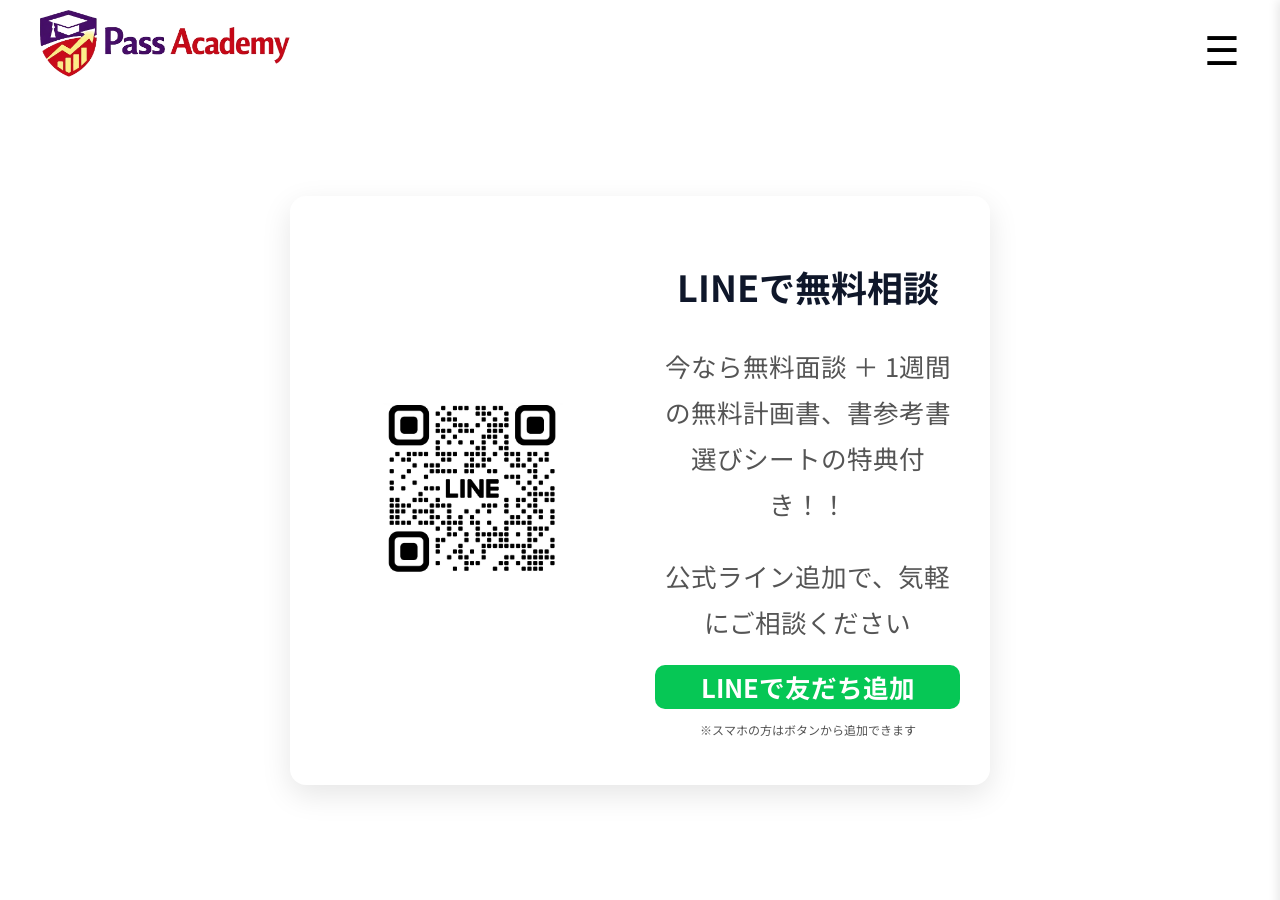
==== contact.html @ d3f006f9 "first commit" ====
<!DOCTYPE html>
<html lang="jp">

<head>
    <meta charset="UTF-8">
    <meta name="viewport" content="width=device-width, initial-scale=1.0">
    <title>お問い合わせ-Pass Academy</title>
    <link rel="stylesheet" href="style.css">
    <link href="https://fonts.googleapis.com/css2?family=Noto+Sans+JP:wght@300;400;700&display=swap" rel="stylesheet">
</head>

<body>
    <header>
        <div class="logo">
            <a href="index.html">
                <img src="main_logo.jpg" alt="Pass Academy">
            </a>
        </div>
        <div class="right">
            <div class="menu-btn" id="menuBtn">
                ☰
            </div>
        </div>
        <!-- <a href="contact.html" class="cnt">無料相談はこちらから</a> -->
    </header>

    <!-- サイドバー -->
    <nav class="sidebar" id="sidebar">
        <div class="close-btn" id="closeBtn">
            ✕
        </div>
        <ul>
            <li><a href="index.html">ホーム</a></li>
            <li><a href="info.html">Pass Academyとは</a></li>
            <li><a href="course.html">コース/料金</a></li>
            <li><a href="contact.html">お問い合わせ</a></li>
        </ul>
    </nav>

    <div class="overlay" id="overlay"></div>

    <section class="contact">
        
        <div class="line-wrapper">
            <div class="line-card">
                <div class="line-card-body">
                    <div class="line-QR">
                        <img src="line.jpg" alt="" id="line">
                    </div>

                    <div class="line-info">
                        <h2>LINEで無料相談</h2>
                        <p>今なら無料面談 ＋ 1週間の無料計画書、書参考書選びシートの特典付き！！</p>
                        <p>公式ライン追加で、気軽にご相談ください</p>
                        <a href="https://lin.ee/U14VeiS" class="line-button">
                            LINEで友だち追加
                        </a>
                        <p class="line-note">
                            ※スマホの方はボタンから追加できます
                        </p>
                    </div>
                </div>
            </div>
        </div>
    </section>

    <footer>
        <!-- <p>© Pass Academy</p> -->
    </footer>

    <script src="app.js"></script>
</body>

</html>
---- style.css ----
body {
    margin: 0;
    font-size: 20px;
    line-height: 1.7;
    font-weight: 300;

    background: #ffffff;
    font-family:
        "Noto Sans JP",
        "Helvetica Neue",
        Arial,
        sans-serif;
    /* overflow-x: hidden; */
}

header {
    margin: 0;
    background-color: #ffffff;
    color: white;
    padding: 10px 40px;
    position: sticky;
    top: 0;
    display: flex;
    justify-content: space-between;
    align-items: center;
    z-index: 1000;
}

.logo {
    display: flex;
    align-items: center;
    gap: 12px;
    cursor: pointer;
}

.logo img {
    max-width: 250px;
    height: auto;
}

.right {
    display: flex;
    align-items: center;
    gap: 15px;
}


header .cnt {
    display: inline-block;
    padding: 5px 20px;
    border-radius: 999px;
    transition: 0.3s;
    text-decoration: none;
    margin-top: 0;
    font-size: 22px;
    background: linear-gradient(135deg, #F59E0B);
    color: white;
    font-weight: 700;
}

.sub-cnt {
    background: linear-gradient(135deg, #FF7A18, #FF3B3B);
    color: white;
    padding: 8px 16px;
    border-radius: 999px;
    font-weight: 700;
    font-size: 13px;
    text-align: center;
    line-height: 1.2;
    text-decoration: none;
    display: flex;
    flex-direction: column;
    justify-content: center;
    box-shadow: 0 4px 15px rgba(255, 59, 59, 0.3);
    transition: 0.3s;
}

.sub-cnt .small {
    font-size: 10px;
    opacity: 0.9;
}

.sub-cnt:hover {
    transform: translateY(-2px);
    box-shadow: 0 6px 20px rgba(255, 59, 59, 0.5);
}



/* サイドバー */
.menu-btn {
    font-size: 40px;
    cursor: pointer;
    color: black;
}

.close-btn {
    position: absolute;
    top: 20px;
    right: 20px;
    font-size: 40px;
    cursor: pointer;
    color: black;
}

.sidebar {
    position: fixed;
    top: 0;
    right: -350px;
    /* 最初は隠す */
    width: 350px;
    height: 100%;
    background: white;
    box-shadow: -2px 0 10px rgba(0, 0, 0, 0.1);
    transition: 0.3s;
    padding-top: 60px;
    z-index: 1001;
}

/* 開いた状態 */
.sidebar.active {
    right: 0;
}

/* メニュー */
.sidebar ul {
    list-style: none;
    padding: 0;
    font-size: 25px;
}

.sidebar li {
    padding: 15px 20px;
}

.sidebar a {
    text-decoration: none;
    color: #333;
}

/* 背景暗くするやつ */
.overlay {
    position: fixed;
    top: 0;
    left: 0;
    width: 100%;
    height: 100%;
    background: rgba(0, 0, 0, 0.3);
    opacity: 0;
    visibility: hidden;
    transition: 0.3s;
    z-index: 1000;
}

/* 表示 */
.overlay.active {
    opacity: 1;
    visibility: visible;
}


h2 {
    text-align: center;
    color: #0F172A;
    font-size: 36px;
    font-weight: 700;
    margin-bottom: 20px;
}

p {
    color: #0F172A;
    text-align: center;
    font-size: 1.6rem;
    font-weight: 400;
    line-height: 1.8;
    margin-bottom: 10px;
}

ol,
ul {
    color: #0F172A;
    font-size: 1.6rem;
    font-weight: 400;
}

ol li {
    margin-top: 80px;
}

.main .info-main .course-main {
    margin: 0 auto;
    padding: 0 20px;
}

.main section {
    margin: 40px 0;
    padding: 80px 20px;
}

.main section:first-child {
    margin-top: 0;
}

.main section:last-child {
    margin: 0;
}

.firstView {
    min-height: 80vh;
    padding-top: 120px;
    display: flex;
    justify-content: center;
    align-items: center;
    flex-direction: column;
    text-align: center;
}

.firstView h2 {
    font-size: clamp(24px, 5vw, 60px);
    margin-top: 0px;
}

.firstView p {
    font-size: 2rem;
    margin-bottom: 20px;
}

.PA img {
    width: 85%;
    max-width: 550px;
    height: auto;
    margin-top: 30px;
}


.section-inner {
    max-width: 800px;
    margin: 0 auto;
}

.cta {
    text-align: center;
    margin-top: 40px;
}

.cnt {
    display: inline-block;
    padding: 14px 32px;
    border-radius: 999px;
    font-size: 18px;
    text-decoration: none;
    box-shadow: 0 12px 24px rgba(255, 140, 66, 0.4);
    transition: all 0.25s ease;
    background: linear-gradient(135deg, #F59E0B);
    color: white;
    font-weight: 700;
}

.cnt:hover {
    transform: translateY(-2px) scale(1.03);
    box-shadow: 0 12px 24px rgba(243, 156, 102, 0.769);
}

.prbEx {
    background: #fff;
    border-radius: 16px;
    padding: 25px;
    width: 90%;
    max-width: 1000px;
    margin: 0 auto;
    margin: 40px auto;
    box-shadow: 0 8px 20px rgba(0, 0, 0, 0.1);
    transition: 0.3s;
    border: 2px solid #4C1D95;
    position: relative;
    z-index: 1;
    box-sizing: border-box;
}

.prbEx ul {
    padding-left: 25px;
    margin: 0;
}

.ex li {
    margin-bottom: 10px;
}

.ex {
    background: #fff;
    border-radius: 16px;
    padding: 25px;
    width: 90%;
    max-width: 1000px;
    margin: 0 auto;
    margin: 40px auto;
    box-shadow: 0 8px 20px rgba(0, 0, 0, 0.1);
    transition: 0.3s;
    border: 2px solid #4C1D95;
    position: relative;
    z-index: 1;
    box-sizing: border-box;
}

.ex h3 {
    font-size: 35px;
    text-align: center;
    color: #4C1D95;
}

.pricing {
    text-align: center;

}

.pricing h2 {
    margin-top: -60px;
    font-size: 25px;
    margin-bottom: 20px;
}

.pricing-table {
    display: grid;
    grid-template-columns: repeat(2, 1fr);
    gap: 20px;
    max-width: 800px;
    margin: 0 auto;
}

.pricing-table h3 {
    color: #0F172A;
}

.plan {
    background: #fff;
    border-radius: 16px;
    padding: 24px;
    width: 100%;
    box-sizing: border-box;
    box-shadow: 0 8px 20px rgba(0, 0, 0, 0.1);
    transition: 0.3s;
    border: 2px solid #4C1D95;
    position: relative;
    z-index: 1;
}

.plan:hover {
    transform: translateY(-5px);
    border-width: 4px;
    border-color: #280bcb;
    outline: 3px solid #5a3dff;
}

.plan h3 {
    font-size: 22px;
    margin-bottom: 10px;
}

.price {
    font-size: 26px;
    font-weight: bold;
    margin-bottom: 15px;
}

.plan ul {
    list-style: none;
    padding: 0;
    text-align: left;
}

.plan li {
    margin-bottom: 12px;
    font-size: 18px;
}


.recommended::before {
    content: "おすすめ";
    display: inline-block;
    background: #4C1D95;
    color: #fff;
    font-size: 18px;
    padding: 5px 10px;
    border-radius: 20px;
    margin-bottom: 10px;
    position: absolute;
    top: -12px;
    left: 50%;
    transform: scale(1.03) translateX(-50%);
}



.floating-btn {
    position: fixed;
    bottom: 20px;
    right: 20px;
    padding: 10px 30px;
    border-radius: 999px;
    font-size: 24px;
    text-decoration: none;
    box-shadow: 0 8px 20px rgba(0, 0, 0, 0.3);
    z-index: 999;
    transition: 0.3s;
    opacity: 0;
    background: linear-gradient(135deg, #F59E0B);
    color: white;
    font-weight: 700;
}

.floating-btn:hover {
    transform: translateY(-3px);
    box-shadow: 0 12px 30px rgba(255, 140, 66, 0.6);
}

footer {
    background-color: #2E1065;
}

footer h2 {
    color: white;
}

footer p {
    text-align: left;
    font-size: 1rem;
    margin: 0;
    padding: 20px;
    color: white;
}

.section-buttom {
    text-align: center;
    font-size: 30px;
    padding: 60px 20px;
    margin-bottom: 0;
}

footer .section-buttom {
    margin: 0;
    padding: 40px 20px;
}

@media (max-width: 768px) {

    body {
        font-size: 16px;
    }

    header {
        padding: 10px 40px;
    }

    img {
        max-width: 100%;
        height: auto;
    }

    /* .main {
        padding: 0 16px;
    } */

    .main section {
        padding: 60px 16px;
        margin: 20px 0;
    }

    h2 {
        font-size: 26px;
        line-height: 1.4;
        text-wrap: balance;
    }

    p {
        font-size: 1rem;
        width: 100%;
        max-width: 90%;
        margin: 0 auto;
        line-height: 1.9;
        word-break: break-word !important;
        overflow-wrap: anywhere;
    }

    ul {
        font-size: 1rem;
    }

    .firstView {
        min-height: auto;
        padding-top: 100px;
    }

    .firstView h2 {
        font-size: 2rem;
    }

    .firstView p {
        font-size: 1.1rem;
        padding: 0 10px;
        word-break: break-word !important;
    }

    .PA {
        font-size: 2.4rem;
    }

    .cnt {
        padding: 12px 20px;
        font-size: 16px;
    }

    .sub-cnt {
        font-size: 11px;
        padding: 6px 10px;
    }

    .sub-cnt .small {
        font-size: 9px;
    }

    .ex {
        padding: 20px;
        box-sizing: border-box;
    }

    .ex p {
        word-break: break-word;
        overflow-wrap: break-word;
        margin-top: 10px;
    }

    .ex h3 {
        font-size: 20px;
    }

    .pricing-table {
        grid-template-columns: 1fr;
        gap: 20px;
    }

    .plan {
        padding: 20px;
    }

    .plan h3 {
        font-size: 20px;
    }

    .plan li {
        font-size: 14px;
    }

    .price {
        font-size: 20px;
    }

    header {
        padding: 8px 16px;
    }

    .logo img {
        height: 40px;
    }

    .logoText {
        display: none;
    }

    header .cnt {
        font-size: 12px;
        padding: 10px 20px;
    }

    .floating-btn {
        font-size: 16px;
        padding: 10px 18px;
    }
}

html {
    scroll-behavior: smooth;
}



/* お問い合わせページ */

.contact {
    min-height: 80vh;
}

.line-wrapper {
    display: flex;
    justify-content: center;
    align-items: center;
    padding: 60px 20px;
}

#line {
    max-width: 250px;
    height: auto;
    display: block;
    margin: 30px auto;
}

.line-card {
    background: #fff;
    padding: 30px;
    border-radius: 16px;
    width: 90%;
    max-width: 700px;
    margin: 40px auto;
    box-shadow: 0 10px 30px rgba(0, 0, 0, 0.1);
    box-sizing: border-box;
}

.line-card-body {
    display: flex;
    align-items: center;
    gap: 30px;
    justify-content: center;
}

.line-QR img {
    width: 180px;
}

.line-info {
    text-align: center;
    width: 100%;
}

.line-info h2 {
    margin-bottom: 10px;
}

.line-info p {
    margin-bottom: 15px;
    color: #555;
    text-align: center;
}

.line-QR,
.line-info {
    width: 100%;
    max-width: none;
}

.line-h2 {
    color: black;
}

.line-text {
    font-size: 20px;
    font-weight: 700;
}

.line-button {
    display: block;
    background: #06C755;
    color: white;
    margin: 20px auto 0;
    border-radius: 10px;
    font-weight: bold;
    text-decoration: none;
    font-size: 1.6rem;
    transition: 0.3s;
    justify-content: center;
    text-align: center;
}

.line-button:hover {
    opacity: 0.8;
}

.line-note {
    font-size: 12px;
    margin-top: 10px;
    color: #888;
    font-weight: 400;
}

@media (max-width: 768px) {
    .line-card-body {
        flex-direction: column;
        text-align: center;
        gap: 20px;
    }

    .line-QR img {
        width: 200px;
    }

    .line-button {
        width: 100%;
        /* max-width: 300px; */
    }
}


/* Pass Academyとはページ */

.catch {
    font-size: 24px;
    font-weight: 700;
    line-height: 1.6;
    margin-bottom: 30px;
}

.issues-card {
    background: #fff;
    border-radius: 16px;
    padding: 25px;
    width: 90%;
    max-width: 1000px;
    margin: 0 auto;
    margin: 40px auto;
    box-shadow: 0 8px 20px rgba(0, 0, 0, 0.1);
    transition: 0.3s;
    border: 2px solid #4C1D95;
    position: relative;
    z-index: 1;
    box-sizing: border-box;
}

.issues-card ul {
    padding-left: 25px;
    margin: 0;
}

.issues {
    margin: 20px 0 30px;
    padding-left: 20px;
}

.issues li {
    margin-bottom: 10px;
}

.highlight {
    font-weight: 700;
    color: #6C3BFF;
}

.desire {
    margin-bottom: 100px;
}

.strong {
    font-weight: 600;
    margin-top: 20px;
    margin-bottom: 100px;
}

.profile {
    background: #f8f9ff;
    margin-bottom: 80px;
}

.profile p {
    font-size: 20px;
}

.profile-wrap {
    display: flex;
    gap: 40px;
    align-items: flex-start;
}

.profile-left {
    width: 250px;
    text-align: center;
}

.profile-left img {
    width: 120px;
    height: 120px;
    border-radius: 50%;
    object-fit: cover;
    margin-bottom: 15px;
}

.profile-left h3 {
    font-size: 30px;
}

.kana {
    font-size: 14px;
    color: #666;
}

.meta {
    font-size: 14px;
    color: #555;
}

.profile-right {
    flex: 1;
    margin-right: 35px;
    margin-left: 35px;
}

.profile-right p {
    line-height: 1.9;
    margin-bottom: 16px;
}

.quote {
    font-size: 18px;
    font-weight: bold;
    margin: 20px 0;
}

.results-box {
    background: #fff;
    border-left: 4px solid #6C3BFF;
    padding: 15px 20px;
    margin: 25px 0;
}

.results-title {
    font-weight: 700;
    margin-bottom: 10px;
}

.results-box li {
    margin-bottom: 6px;
}

.strong {
    font-weight: 600;
    margin-top: 10px;
}

@media (max-width: 768px) {
    .profile-wrap {
        flex-direction: column;
    }

    .profile-left {
        width: 100%;
    }
}


/* コース比較表 */
.course-table {
    padding: 80px 20px;
    text-align: center;
}

.course-table h2 {
    margin-bottom: 40px;
}

.table-wrapper {
    overflow-x: auto;
}

table {
    width: 100%;
    max-width: 900px;
    margin: 0 auto;
    border-collapse: collapse;
    background: white;
    border-radius: 16px;
    overflow: hidden;
    box-shadow: 0 10px 30px rgba(0, 0, 0, 0.05);
}

th,
td {
    padding: 18px 12px;
    font-size: 15px;
}

thead {
    background: #f7f8ff;
}

th {
    font-weight: 600;
}

tbody tr {
    border-top: 1px solid #eee;
}

td:first-child {
    text-align: left;
    font-weight: 500;
}

td {
    text-align: center;
}

.none {
    color: #bbb;
}

.highlight {
    color: #6C3BFF;
    font-weight: bold;
}

.light {
    background: #a6eec4;
}

.standard {
    background: #f88073;
}

.premium {
    background: #6C3BFF;
    color: white;
}

.eiken {
    background: #f3e309;
}

.light-detail {
    background: #fff;
    border-radius: 16px;
    padding: 25px;
    width: 90%;
    max-width: 1000px;
    margin: 0 auto;
    margin: 40px auto;
    box-shadow: 0 8px 20px rgba(0, 0, 0, 0.1);
    transition: 0.3s;
    border: 5px solid #a6eec4;
    position: relative;
    z-index: 1;
    box-sizing: border-box;
}

.standard-deteil {
    background: #fff;
    border-radius: 16px;
    padding: 25px;
    width: 90%;
    max-width: 1000px;
    margin: 0 auto;
    margin: 40px auto;
    box-shadow: 0 8px 20px rgba(0, 0, 0, 0.1);
    transition: 0.3s;
    border: 5px solid #f88073;
    position: relative;
    z-index: 1;
    box-sizing: border-box;
}

.premium-detail {
    background: #fff;
    border-radius: 16px;
    padding: 25px;
    width: 90%;
    max-width: 1000px;
    margin: 0 auto;
    margin: 40px auto;
    box-shadow: 0 8px 20px rgba(0, 0, 0, 0.1);
    transition: 0.3s;
    border: 5px solid #6C3BFF;
    position: relative;
    z-index: 1;
    box-sizing: border-box;
}

.eiken-detail {
    background: #fff;
    border-radius: 16px;
    padding: 25px;
    width: 90%;
    max-width: 1000px;
    margin: 0 auto;
    margin: 40px auto;
    box-shadow: 0 8px 20px rgba(0, 0, 0, 0.1);
    transition: 0.3s;
    border: 5px solid #f3e309;
    position: relative;
    z-index: 1;
    box-sizing: border-box;
}

.money {
    text-align: center;
}

.course-detail p {
    text-align: left;
}

@media (max-width: 600px) {

    th,
    td {
        padding: 14px 8px;
        font-size: 13px;
    }
}

/* フェードイン */
.fade-in {
    opacity: 0;
    transform: translateY(20px);
    transition: all 1s ease;
}

.fade-in.show {
    opacity: 1;
    transform: translateY(0);
}

.all-fade-in {
    opacity: 0;
    transform: translateY(30px);
    transition: all 4s ease;
}

.all-fade-in.show {
    opacity: 1;
    transform: translateY(0);
}
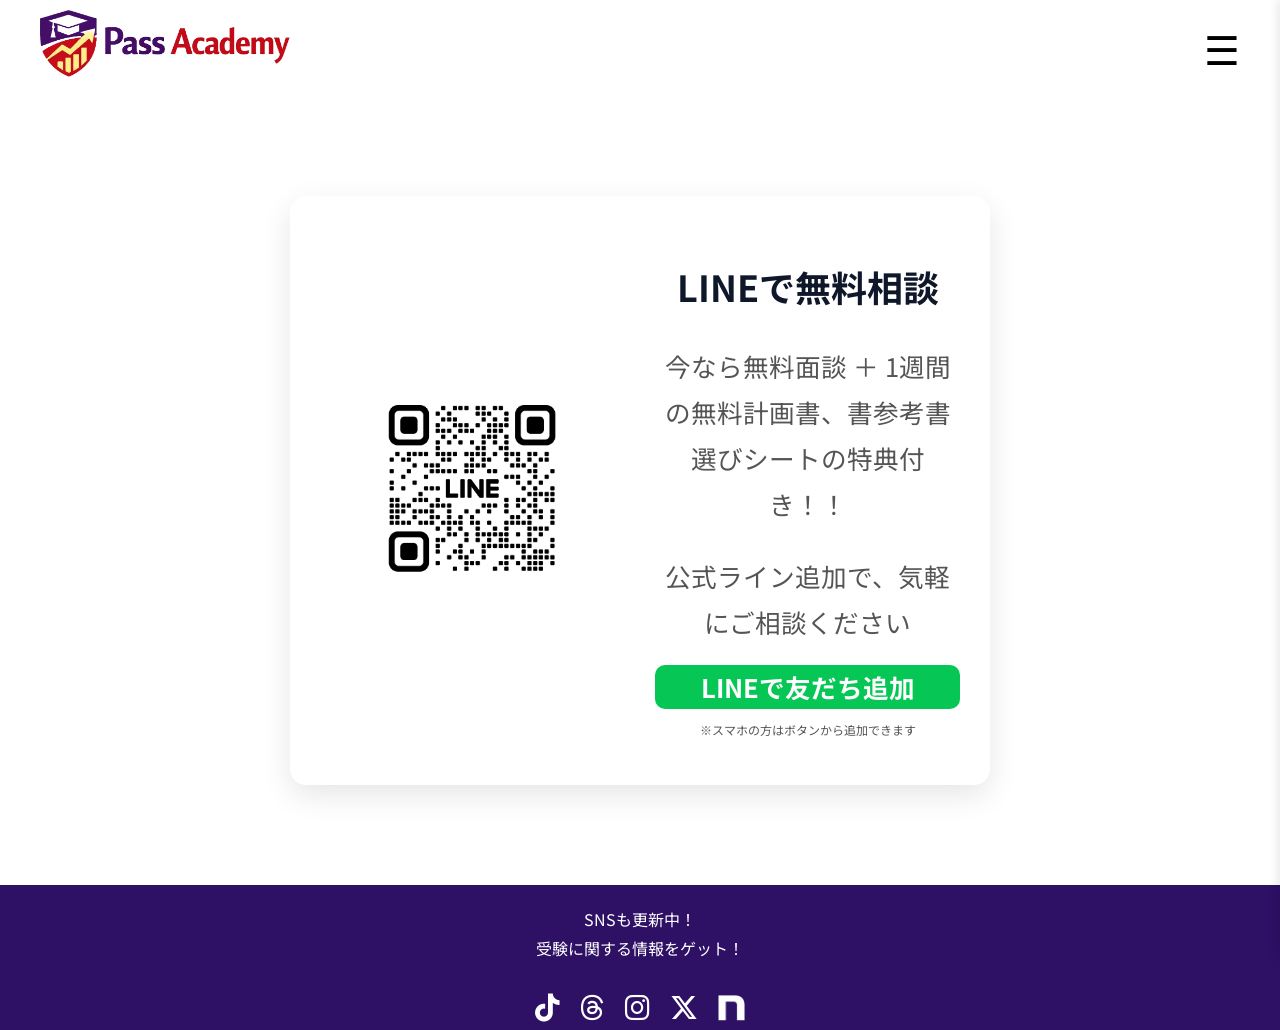
==== commit 2d1f39f7: "全ページにSNSボタン追加" ====
--- a/contact.html
+++ b/contact.html
@@ -4,7 +4,10 @@
 <head>
     <meta charset="UTF-8">
     <meta name="viewport" content="width=device-width, initial-scale=1.0">
+    <link rel="stylesheet" href="https://cdnjs.cloudflare.com/ajax/libs/font-awesome/6.5.1/css/all.min.css">
+
     <title>お問い合わせ-Pass Academy</title>
+    
     <link rel="stylesheet" href="style.css">
     <link href="https://fonts.googleapis.com/css2?family=Noto+Sans+JP:wght@300;400;700&display=swap" rel="stylesheet">
 </head>
@@ -35,12 +38,36 @@
             <li><a href="course.html">コース/料金</a></li>
             <li><a href="contact.html">お問い合わせ</a></li>
         </ul>
+
+        <div class="sns-links">
+
+            <a href="https://www.tiktok.com/@yuki_passacademy_09?_r=1&_t=ZS-96BkiOVivVV">
+                <i class="fa-brands fa-tiktok"></i>
+            </a>
+
+            <a href="https://www.threads.com/@pass_academy_march?igshid=NTc4MTIwNjQ2YQ==">
+                <i class="fa-brands fa-threads"></i>
+            </a>
+
+            <a href="https://www.instagram.com/pass_academy_march?igsh=MTlmYmQ1NTVnb2lhcQ%3D%3D&utm_source=qr">
+                <i class="fa-brands fa-instagram"></i>
+            </a>
+
+            <a href="https://x.com/passacademy0909?s=21">
+                <i class="fa-brands fa-x-twitter"></i>
+            </a>
+
+            <a href="https://note.com/1002yuki" class="note-btn">
+                <img src="note_logo_black.png" alt="">
+            </a>
+
+        </div>
     </nav>
 
     <div class="overlay" id="overlay"></div>
 
     <section class="contact">
-        
+
         <div class="line-wrapper">
             <div class="line-card">
                 <div class="line-card-body">
@@ -65,6 +92,34 @@
     </section>
 
     <footer>
+        <section class="sns">
+
+            <p>SNSも更新中！<br>受験に関する情報をゲット！</p>
+
+            <div class="sns-links">
+
+                <a href="https://www.tiktok.com/@yuki_passacademy_09?_r=1&_t=ZS-96BkiOVivVV">
+                    <i class="fa-brands fa-tiktok"></i>
+                </a>
+
+                <a href="https://www.threads.com/@pass_academy_march?igshid=NTc4MTIwNjQ2YQ==">
+                    <i class="fa-brands fa-threads"></i>
+                </a>
+
+                <a href="https://www.instagram.com/pass_academy_march?igsh=MTlmYmQ1NTVnb2lhcQ%3D%3D&utm_source=qr">
+                    <i class="fa-brands fa-instagram"></i>
+                </a>
+
+                <a href="https://x.com/passacademy0909?s=21">
+                    <i class="fa-brands fa-x-twitter"></i>
+                </a>
+
+                <a href="https://note.com/1002yuki" class="note-btn">
+                    <img src="note_logo.png" alt="">
+                </a>
+
+            </div>
+        </section>
         <!-- <p>© Pass Academy</p> -->
     </footer>
 
--- a/style.css
+++ b/style.css
@@ -441,6 +441,39 @@
     padding: 40px 20px;
 }
 
+
+.sns p {
+    text-align: center;
+}
+
+.sns-links {
+    display: flex;
+    flex-direction: row;
+    justify-content: center;
+    align-items: center;
+    gap: 20px;
+}
+
+.sns-links a {
+    color: #ffffff;
+    font-size: 28px;
+    transition: 0.3s;
+}
+
+.sns-links img {
+    transform: translateY(3px);
+}
+
+
+.sns-links a:hover {
+    /* color: #4A6CF7; */
+    transform: translateY(-3px);
+}
+
+.sidebar .sns-links a {
+    color: black;
+}
+
 @media (max-width: 768px) {
 
     body {
